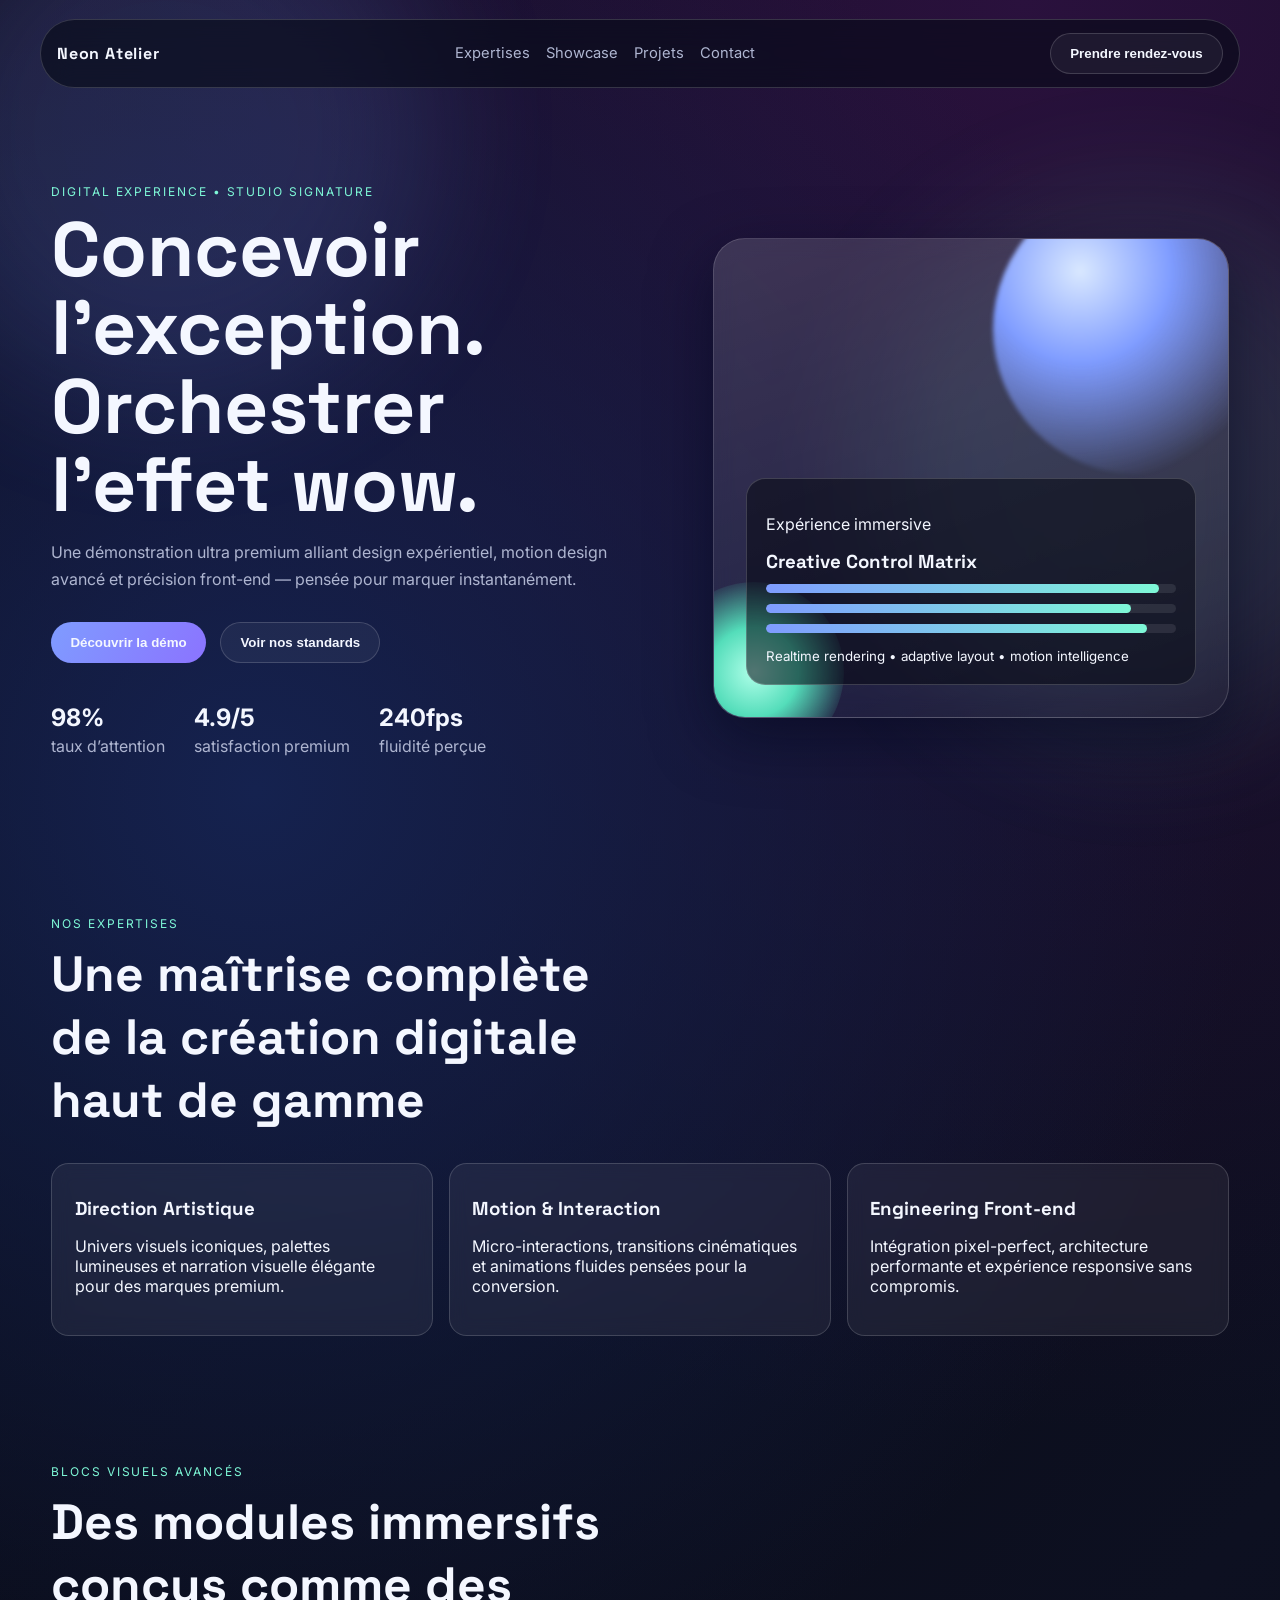
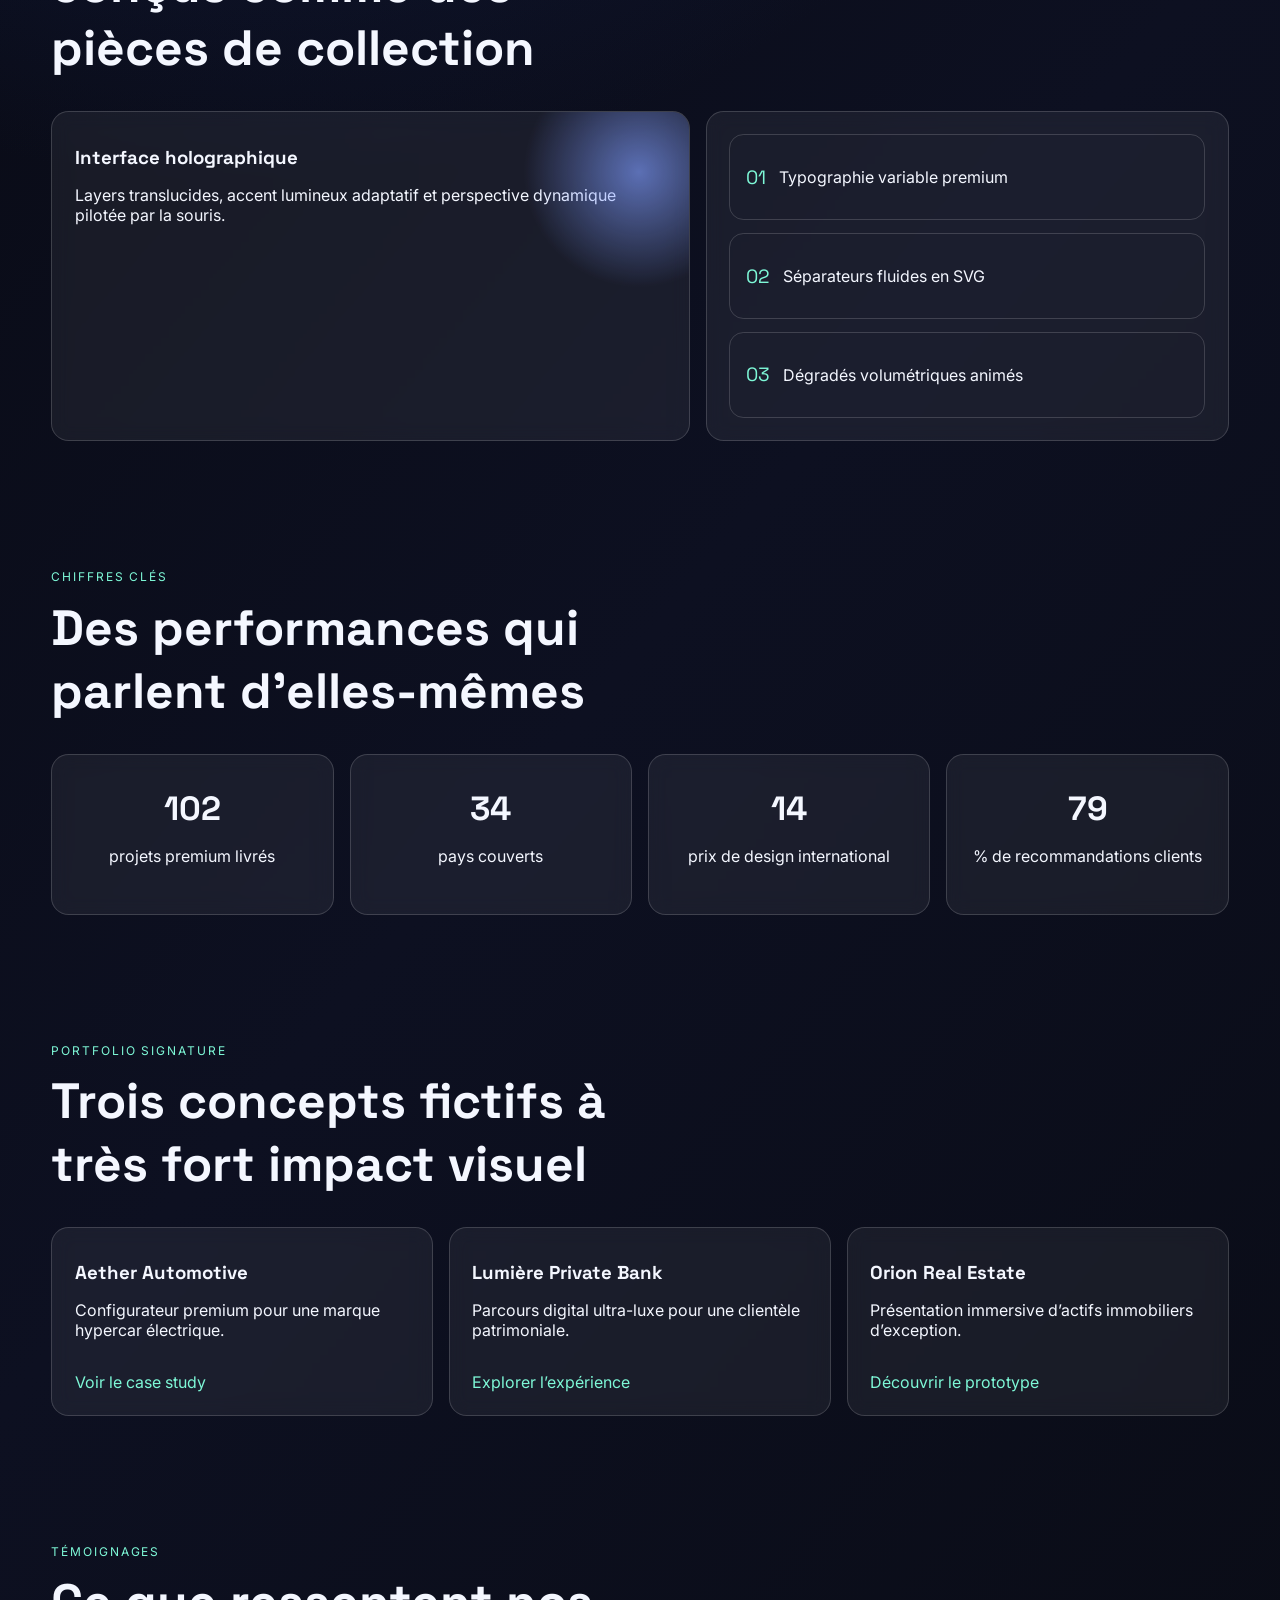
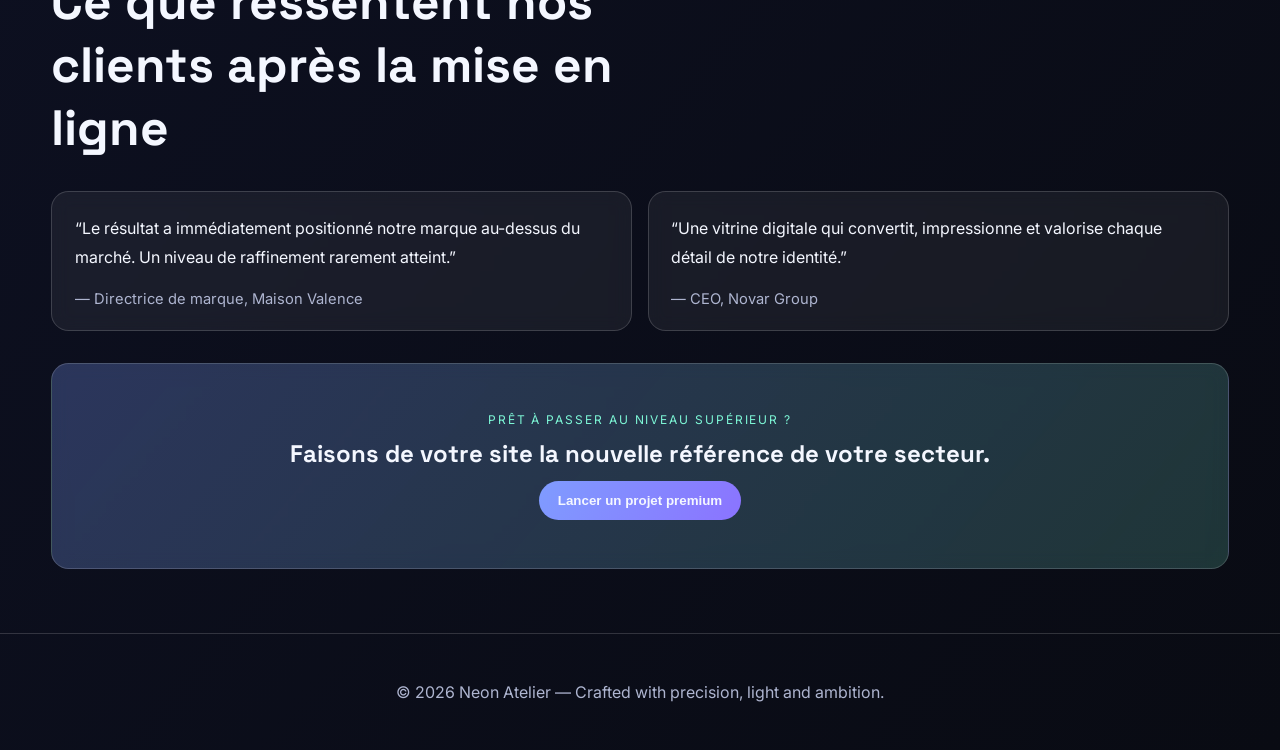
==== index.html @ c48ba225 "Create ultra-premium one-page showcase landing" ====
<!DOCTYPE html>
<html lang="fr">
  <head>
    <meta charset="UTF-8" />
    <meta name="viewport" content="width=device-width, initial-scale=1.0" />
    <title>Neon Atelier — Démonstration Premium</title>
    <meta
      name="description"
      content="Landing page premium futuriste démontrant un niveau avancé de design et d'intégration front-end."
    />
    <link rel="preconnect" href="https://fonts.googleapis.com" />
    <link rel="preconnect" href="https://fonts.gstatic.com" crossorigin />
    <link
      href="https://fonts.googleapis.com/css2?family=Inter:wght@400;500;600;700;800&family=Space+Grotesk:wght@500;700&display=swap"
      rel="stylesheet"
    />
    <link rel="stylesheet" href="styles.css" />
  </head>
  <body>
    <div class="grain"></div>
    <div class="aurora aurora-a"></div>
    <div class="aurora aurora-b"></div>

    <header class="topbar reveal-on-scroll">
      <a class="brand" href="#">Neon Atelier</a>
      <nav>
        <a href="#expertises">Expertises</a>
        <a href="#showcase">Showcase</a>
        <a href="#portfolio">Projets</a>
        <a href="#contact">Contact</a>
      </nav>
      <button class="btn btn-ghost">Prendre rendez-vous</button>
    </header>

    <main>
      <section class="hero">
        <div class="hero-grid">
          <div class="hero-copy reveal-on-scroll">
            <p class="eyebrow">Digital Experience • Studio Signature</p>
            <h1>Concevoir l’exception.<br />Orchestrer l’effet wow.</h1>
            <p class="subtitle">
              Une démonstration ultra premium alliant design expérientiel,
              motion design avancé et précision front-end — pensée pour marquer
              instantanément.
            </p>
            <div class="hero-actions">
              <button class="btn btn-primary">Découvrir la démo</button>
              <button class="btn btn-glass">Voir nos standards</button>
            </div>
            <div class="hero-kpis">
              <div>
                <span>98%</span>
                <p>taux d’attention</p>
              </div>
              <div>
                <span>4.9/5</span>
                <p>satisfaction premium</p>
              </div>
              <div>
                <span>240fps</span>
                <p>fluidité perçue</p>
              </div>
            </div>
          </div>

          <div class="hero-visual reveal-on-scroll" data-depth="18">
            <div class="orb orb-main"></div>
            <div class="orb orb-small"></div>
            <div class="glass-panel">
              <p>Expérience immersive</p>
              <h3>Creative Control Matrix</h3>
              <div class="progress-track">
                <span style="--value: 96%"></span>
              </div>
              <div class="progress-track">
                <span style="--value: 89%"></span>
              </div>
              <div class="progress-track">
                <span style="--value: 93%"></span>
              </div>
              <small>Realtime rendering • adaptive layout • motion intelligence</small>
            </div>
          </div>
        </div>
      </section>

      <section id="expertises" class="section">
        <div class="section-heading reveal-on-scroll">
          <p class="eyebrow">Nos expertises</p>
          <h2>Une maîtrise complète de la création digitale haut de gamme</h2>
        </div>
        <div class="card-grid">
          <article class="feature-card reveal-on-scroll" data-depth="10">
            <h3>Direction Artistique</h3>
            <p>
              Univers visuels iconiques, palettes lumineuses et narration
              visuelle élégante pour des marques premium.
            </p>
          </article>
          <article class="feature-card reveal-on-scroll" data-depth="14">
            <h3>Motion & Interaction</h3>
            <p>
              Micro-interactions, transitions cinématiques et animations fluides
              pensées pour la conversion.
            </p>
          </article>
          <article class="feature-card reveal-on-scroll" data-depth="8">
            <h3>Engineering Front-end</h3>
            <p>
              Intégration pixel-perfect, architecture performante et expérience
              responsive sans compromis.
            </p>
          </article>
        </div>
      </section>

      <section id="showcase" class="section showcase">
        <div class="section-heading reveal-on-scroll">
          <p class="eyebrow">Blocs visuels avancés</p>
          <h2>Des modules immersifs conçus comme des pièces de collection</h2>
        </div>
        <div class="showcase-layout">
          <article class="spotlight reveal-on-scroll" data-depth="20">
            <div class="spotlight-glow"></div>
            <h3>Interface holographique</h3>
            <p>
              Layers translucides, accent lumineux adaptatif et perspective
              dynamique pilotée par la souris.
            </p>
          </article>
          <article class="showcase-list reveal-on-scroll">
            <div class="mini-card">
              <span>01</span>
              <p>Typographie variable premium</p>
            </div>
            <div class="mini-card">
              <span>02</span>
              <p>Séparateurs fluides en SVG</p>
            </div>
            <div class="mini-card">
              <span>03</span>
              <p>Dégradés volumétriques animés</p>
            </div>
          </article>
        </div>
      </section>

      <section class="section stats">
        <div class="section-heading reveal-on-scroll">
          <p class="eyebrow">Chiffres clés</p>
          <h2>Des performances qui parlent d’elles-mêmes</h2>
        </div>
        <div class="stats-grid">
          <div class="stat reveal-on-scroll">
            <span class="counter" data-target="128">0</span>
            <p>projets premium livrés</p>
          </div>
          <div class="stat reveal-on-scroll">
            <span class="counter" data-target="42">0</span>
            <p>pays couverts</p>
          </div>
          <div class="stat reveal-on-scroll">
            <span class="counter" data-target="17">0</span>
            <p>prix de design international</p>
          </div>
          <div class="stat reveal-on-scroll">
            <span class="counter" data-target="99">0</span>
            <p>% de recommandations clients</p>
          </div>
        </div>
      </section>

      <section id="portfolio" class="section portfolio">
        <div class="section-heading reveal-on-scroll">
          <p class="eyebrow">Portfolio signature</p>
          <h2>Trois concepts fictifs à très fort impact visuel</h2>
        </div>
        <div class="portfolio-grid">
          <article class="project reveal-on-scroll" data-depth="12">
            <h3>Aether Automotive</h3>
            <p>Configurateur premium pour une marque hypercar électrique.</p>
            <a href="#">Voir le case study</a>
          </article>
          <article class="project reveal-on-scroll" data-depth="16">
            <h3>Lumière Private Bank</h3>
            <p>Parcours digital ultra-luxe pour une clientèle patrimoniale.</p>
            <a href="#">Explorer l’expérience</a>
          </article>
          <article class="project reveal-on-scroll" data-depth="10">
            <h3>Orion Real Estate</h3>
            <p>Présentation immersive d’actifs immobiliers d’exception.</p>
            <a href="#">Découvrir le prototype</a>
          </article>
        </div>
      </section>

      <section class="section testimonials">
        <div class="section-heading reveal-on-scroll">
          <p class="eyebrow">Témoignages</p>
          <h2>Ce que ressentent nos clients après la mise en ligne</h2>
        </div>
        <div class="testimonial-grid">
          <article class="quote reveal-on-scroll">
            <p>
              “Le résultat a immédiatement positionné notre marque au-dessus du
              marché. Un niveau de raffinement rarement atteint.”
            </p>
            <span>— Directrice de marque, Maison Valence</span>
          </article>
          <article class="quote reveal-on-scroll">
            <p>
              “Une vitrine digitale qui convertit, impressionne et valorise chaque
              détail de notre identité.”
            </p>
            <span>— CEO, Novar Group</span>
          </article>
        </div>
      </section>

      <section id="contact" class="section cta reveal-on-scroll">
        <p class="eyebrow">Prêt à passer au niveau supérieur ?</p>
        <h2>Faisons de votre site la nouvelle référence de votre secteur.</h2>
        <button class="btn btn-primary">Lancer un projet premium</button>
      </section>
    </main>

    <footer>
      <p>© 2026 Neon Atelier — Crafted with precision, light and ambition.</p>
    </footer>

    <script src="script.js"></script>
  </body>
</html>
---- styles.css ----
:root {
  --bg: #07080f;
  --bg-alt: #10121f;
  --text: #f4f7ff;
  --muted: #aeb5d0;
  --primary: #7f9cff;
  --secondary: #7ef8d7;
  --card: rgba(255, 255, 255, 0.06);
  --stroke: rgba(255, 255, 255, 0.16);
  --shadow: 0 20px 60px rgba(4, 8, 30, 0.55);
}

* {
  box-sizing: border-box;
}

body {
  margin: 0;
  color: var(--text);
  background: radial-gradient(circle at 20% 20%, #15224f 0%, transparent 30%),
    radial-gradient(circle at 80% 0%, #2a113d 0%, transparent 35%),
    linear-gradient(130deg, #06070d 0%, #0d1021 55%, #090b13 100%);
  font-family: Inter, system-ui, sans-serif;
  min-height: 100vh;
  overflow-x: hidden;
}

a {
  color: inherit;
  text-decoration: none;
}

main {
  width: min(1200px, 92vw);
  margin: 0 auto;
}

.grain {
  position: fixed;
  inset: 0;
  pointer-events: none;
  background-image: radial-gradient(rgba(255, 255, 255, 0.07) 1px, transparent 1px);
  background-size: 3px 3px;
  opacity: 0.08;
  z-index: -1;
}

.aurora {
  position: fixed;
  width: 42vw;
  aspect-ratio: 1;
  border-radius: 50%;
  filter: blur(70px);
  z-index: -2;
  opacity: 0.45;
  animation: drift 18s ease-in-out infinite alternate;
}

.aurora-a {
  background: rgba(127, 156, 255, 0.35);
  top: -15vh;
  left: -8vw;
}

.aurora-b {
  background: rgba(126, 248, 215, 0.26);
  right: -10vw;
  top: 22vh;
  animation-delay: -6s;
}

@keyframes drift {
  from {
    transform: translate3d(0, 0, 0) scale(1);
  }
  to {
    transform: translate3d(0, 3vh, 0) scale(1.12);
  }
}

.topbar {
  position: sticky;
  top: 1.2rem;
  z-index: 10;
  margin: 1.2rem auto 0;
  width: min(1200px, 94vw);
  padding: 0.8rem 1rem;
  border: 1px solid var(--stroke);
  border-radius: 999px;
  background: rgba(8, 11, 25, 0.65);
  backdrop-filter: blur(14px);
  display: flex;
  align-items: center;
  justify-content: space-between;
}

.brand {
  font-family: "Space Grotesk", sans-serif;
  font-weight: 700;
  letter-spacing: 0.05em;
}

nav {
  display: flex;
  gap: 1rem;
  color: var(--muted);
  font-size: 0.92rem;
}

nav a:hover {
  color: var(--text);
}

.btn {
  border: 1px solid var(--stroke);
  border-radius: 999px;
  padding: 0.75rem 1.2rem;
  color: var(--text);
  background: transparent;
  cursor: pointer;
  transition: 250ms ease;
  font-weight: 600;
}

.btn:hover {
  transform: translateY(-2px);
  box-shadow: 0 12px 25px rgba(0, 0, 0, 0.3);
}

.btn-primary {
  border: none;
  background: linear-gradient(120deg, var(--primary), #8c6fff, var(--secondary));
  background-size: 220% 220%;
  animation: gradientFlow 5s ease infinite;
}

@keyframes gradientFlow {
  0%,
  100% {
    background-position: 0 50%;
  }
  50% {
    background-position: 100% 50%;
  }
}

.btn-glass,
.btn-ghost {
  background: rgba(255, 255, 255, 0.05);
}

.hero {
  padding: 6rem 0 3rem;
}

.hero-grid {
  display: grid;
  grid-template-columns: 1.1fr 0.9fr;
  gap: 2rem;
  align-items: center;
}

.eyebrow {
  margin: 0;
  color: var(--secondary);
  text-transform: uppercase;
  letter-spacing: 0.16em;
  font-size: 0.75rem;
}

h1,
h2,
h3 {
  font-family: "Space Grotesk", sans-serif;
  margin: 0.7rem 0;
}

h1 {
  font-size: clamp(2.4rem, 6vw, 5rem);
  line-height: 1.02;
}

.subtitle {
  color: var(--muted);
  max-width: 58ch;
  line-height: 1.7;
}

.hero-actions {
  margin-top: 1.8rem;
  display: flex;
  gap: 0.9rem;
}

.hero-kpis {
  margin-top: 2.5rem;
  display: flex;
  gap: 1.8rem;
}

.hero-kpis span {
  font-size: 1.5rem;
  font-weight: 700;
}

.hero-kpis p {
  margin-top: 0.2rem;
  color: var(--muted);
}

.hero-visual {
  position: relative;
  min-height: 480px;
  border-radius: 2rem;
  border: 1px solid var(--stroke);
  background: linear-gradient(160deg, rgba(255, 255, 255, 0.14), rgba(255, 255, 255, 0.02));
  backdrop-filter: blur(10px);
  overflow: hidden;
  box-shadow: var(--shadow);
}

.orb {
  position: absolute;
  border-radius: 50%;
}

.orb-main {
  width: 290px;
  height: 290px;
  right: -55px;
  top: -55px;
  background: radial-gradient(circle at 30% 30%, #d9e8ff 0%, #7f9cff 32%, transparent 75%);
  filter: blur(2px);
}

.orb-small {
  width: 180px;
  height: 180px;
  left: -50px;
  bottom: -45px;
  background: radial-gradient(circle at 50% 50%, #b0ffe9 0%, #54ddba 35%, transparent 75%);
}

.glass-panel {
  position: absolute;
  bottom: 2rem;
  left: 2rem;
  right: 2rem;
  padding: 1.2rem;
  border-radius: 1.2rem;
  background: rgba(8, 10, 20, 0.56);
  border: 1px solid rgba(255, 255, 255, 0.18);
}

.progress-track {
  height: 9px;
  margin: 0.7rem 0;
  background: rgba(255, 255, 255, 0.09);
  border-radius: 999px;
  overflow: hidden;
}

.progress-track span {
  display: block;
  width: var(--value);
  height: 100%;
  border-radius: inherit;
  background: linear-gradient(90deg, var(--primary), var(--secondary));
}

.section {
  padding: 6rem 0 2rem;
}

.section-heading {
  max-width: 60ch;
  margin-bottom: 2rem;
}

.section-heading h2 {
  font-size: clamp(1.7rem, 4vw, 3.1rem);
}

.card-grid,
.portfolio-grid,
.stats-grid {
  display: grid;
  gap: 1rem;
}

.card-grid {
  grid-template-columns: repeat(3, 1fr);
}

.feature-card,
.project,
.quote,
.stat,
.spotlight,
.showcase-list,
.cta {
  position: relative;
  border: 1px solid var(--stroke);
  background: var(--card);
  border-radius: 1.1rem;
  padding: 1.4rem;
  backdrop-filter: blur(9px);
  transition: transform 240ms ease, box-shadow 240ms ease, border-color 240ms ease;
}

.feature-card:hover,
.project:hover,
.quote:hover,
.spotlight:hover,
.mini-card:hover {
  transform: translateY(-5px);
  border-color: rgba(160, 255, 236, 0.6);
  box-shadow: var(--shadow);
}

.showcase-layout {
  display: grid;
  grid-template-columns: 1.1fr 0.9fr;
  gap: 1rem;
}

.spotlight {
  min-height: 240px;
  overflow: hidden;
}

.spotlight-glow {
  position: absolute;
  width: 240px;
  aspect-ratio: 1;
  border-radius: 50%;
  background: radial-gradient(circle, rgba(127, 156, 255, 0.65), transparent 68%);
  right: -70px;
  top: -60px;
}

.showcase-list {
  display: grid;
  gap: 0.8rem;
}

.mini-card {
  border: 1px solid var(--stroke);
  border-radius: 0.9rem;
  padding: 1rem;
  display: flex;
  gap: 0.8rem;
  align-items: center;
  transition: 240ms ease;
}

.mini-card span {
  font-family: "Space Grotesk", sans-serif;
  color: var(--secondary);
  font-size: 1.2rem;
}

.stats-grid {
  grid-template-columns: repeat(4, 1fr);
}

.stat {
  text-align: center;
  padding: 2rem 1rem;
}

.counter {
  font-size: 2.1rem;
  font-weight: 800;
  font-family: "Space Grotesk", sans-serif;
}

.portfolio-grid {
  grid-template-columns: repeat(3, 1fr);
}

.project a {
  margin-top: 1rem;
  display: inline-flex;
  color: var(--secondary);
}

.testimonial-grid {
  display: grid;
  grid-template-columns: repeat(2, 1fr);
  gap: 1rem;
}

.quote p {
  margin-top: 0;
  line-height: 1.8;
}

.quote span {
  color: var(--muted);
  font-size: 0.92rem;
}

.cta {
  text-align: center;
  padding: 3rem 1.5rem;
  background: linear-gradient(130deg, rgba(127, 156, 255, 0.28), rgba(126, 248, 215, 0.18));
}

footer {
  margin-top: 4rem;
  border-top: 1px solid var(--stroke);
  padding: 2rem 4vw;
  text-align: center;
  color: var(--muted);
}

.reveal-on-scroll {
  opacity: 0;
  transform: translateY(22px) scale(0.98);
  transition: opacity 800ms ease, transform 800ms ease;
}

.reveal-on-scroll.visible {
  opacity: 1;
  transform: translateY(0) scale(1);
}

@media (max-width: 980px) {
  .topbar {
    border-radius: 1rem;
    gap: 0.8rem;
    flex-wrap: wrap;
    justify-content: center;
  }

  nav {
    order: 3;
    width: 100%;
    justify-content: center;
    flex-wrap: wrap;
  }

  .hero-grid,
  .showcase-layout,
  .card-grid,
  .stats-grid,
  .portfolio-grid,
  .testimonial-grid {
    grid-template-columns: 1fr;
  }

  .hero-visual {
    min-height: 380px;
  }

  .hero-kpis {
    flex-wrap: wrap;
    gap: 1rem;
  }
}
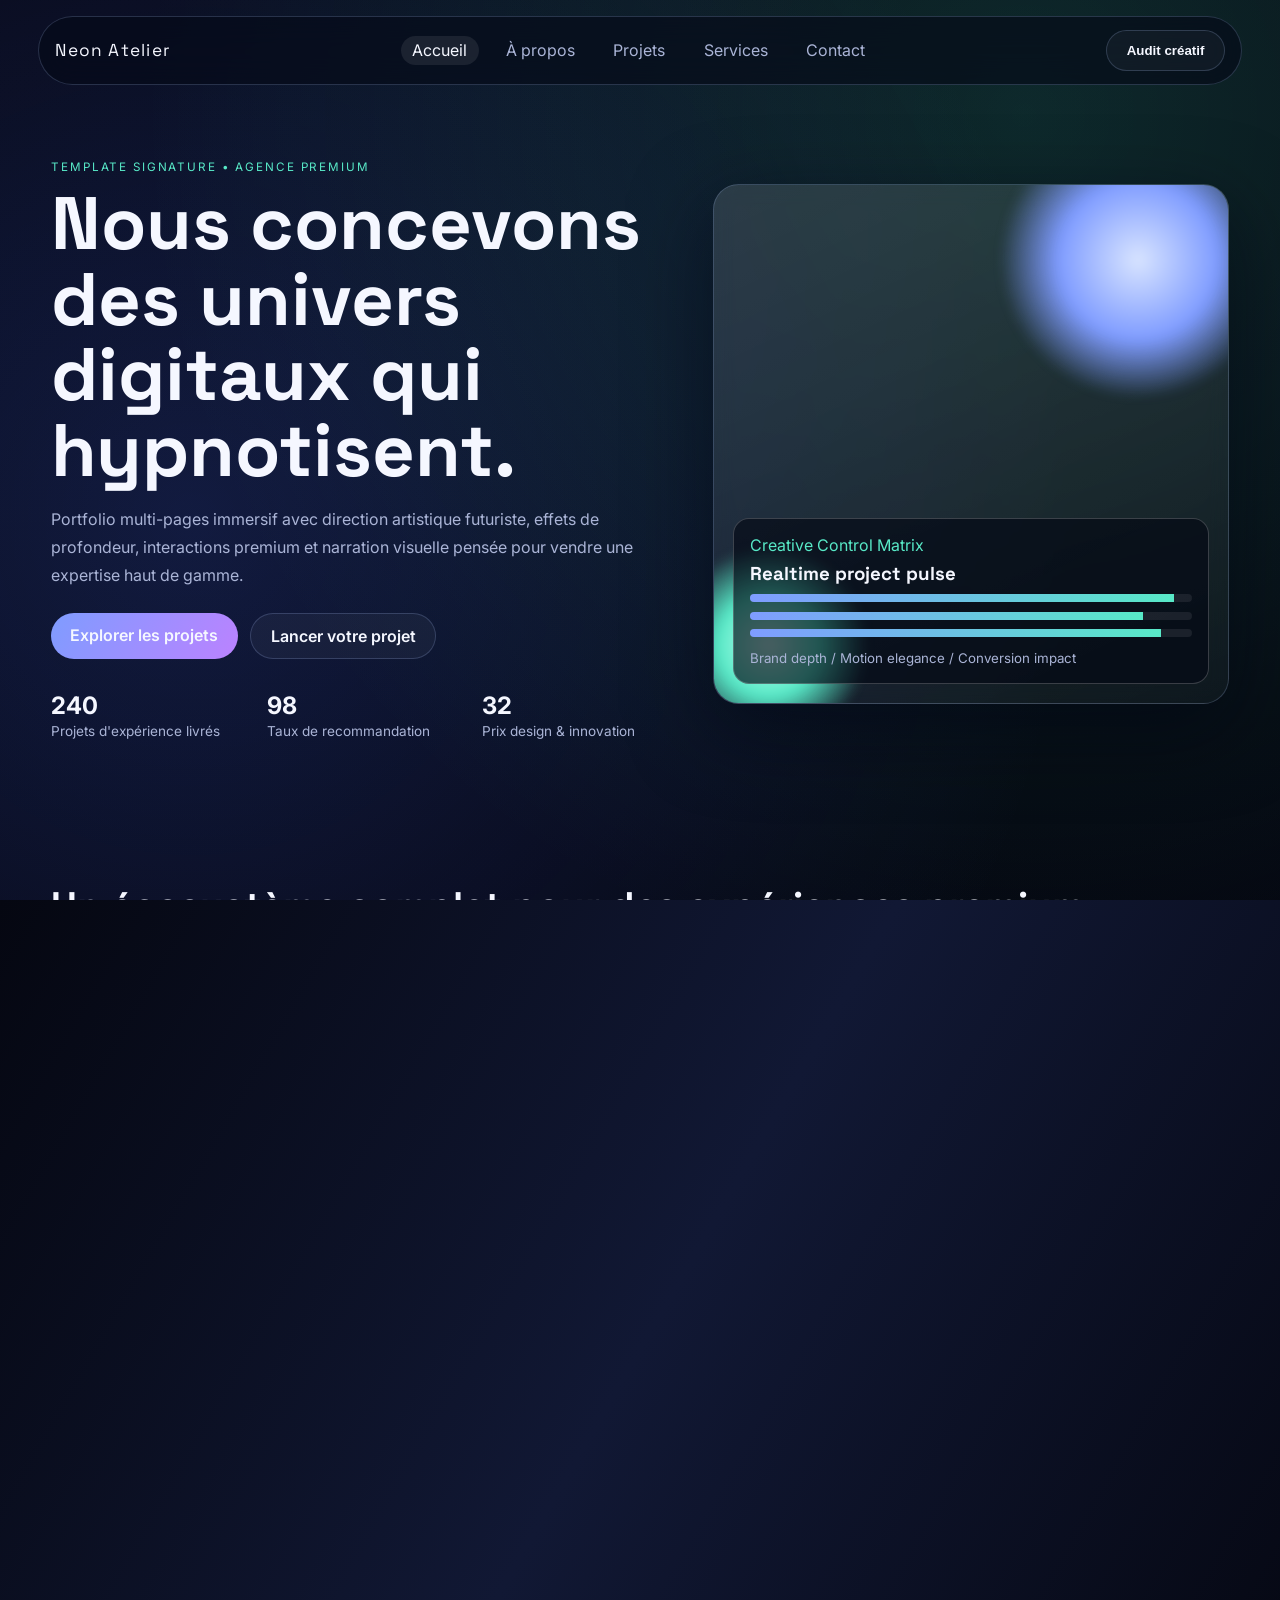
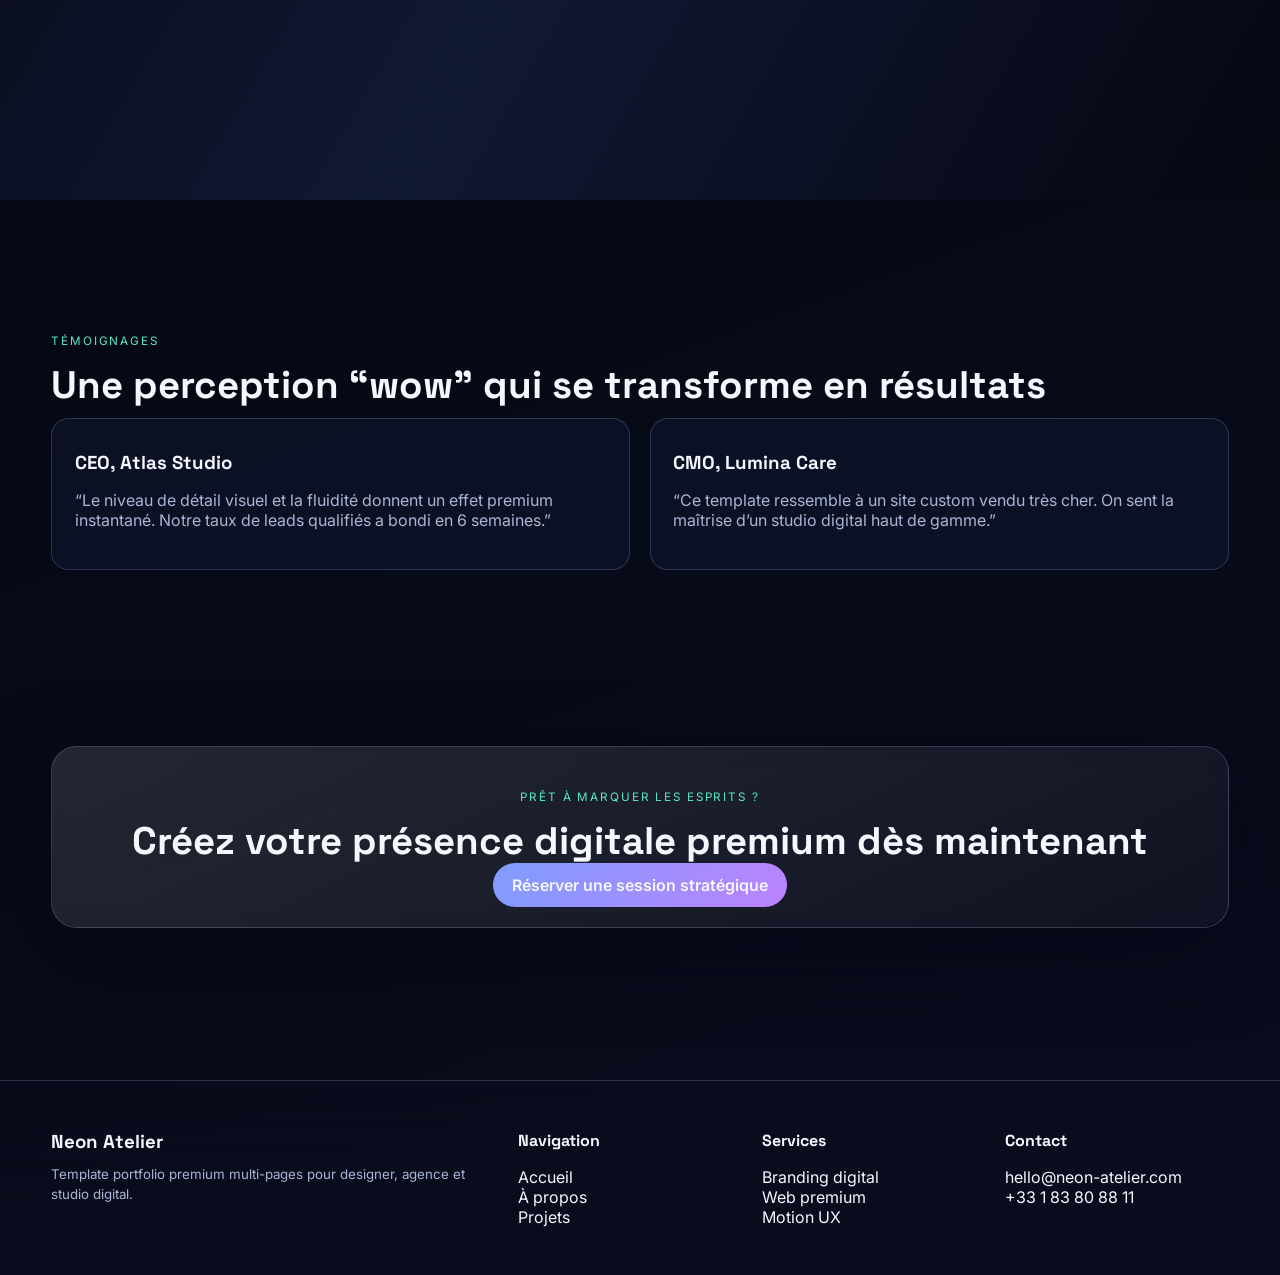
==== commit cc7e8beb: "Create premium multi-page portfolio template experience" ====
--- a/index.html
+++ b/index.html
@@ -1,233 +1,87 @@
 <!DOCTYPE html>
 <html lang="fr">
-  <head>
-    <meta charset="UTF-8" />
-    <meta name="viewport" content="width=device-width, initial-scale=1.0" />
-    <title>Neon Atelier — Démonstration Premium</title>
-    <meta
-      name="description"
-      content="Landing page premium futuriste démontrant un niveau avancé de design et d'intégration front-end."
-    />
-    <link rel="preconnect" href="https://fonts.googleapis.com" />
-    <link rel="preconnect" href="https://fonts.gstatic.com" crossorigin />
-    <link
-      href="https://fonts.googleapis.com/css2?family=Inter:wght@400;500;600;700;800&family=Space+Grotesk:wght@500;700&display=swap"
-      rel="stylesheet"
-    />
-    <link rel="stylesheet" href="styles.css" />
-  </head>
-  <body>
-    <div class="grain"></div>
-    <div class="aurora aurora-a"></div>
-    <div class="aurora aurora-b"></div>
+<head>
+  <meta charset="UTF-8" />
+  <meta name="viewport" content="width=device-width, initial-scale=1.0" />
+  <title>Neon Atelier — Portfolio Premium</title>
+  <meta name="description" content="Template portfolio premium multi-pages pour studio créatif haut de gamme." />
+  <link rel="preconnect" href="https://fonts.googleapis.com" />
+  <link rel="preconnect" href="https://fonts.gstatic.com" crossorigin />
+  <link href="https://fonts.googleapis.com/css2?family=Inter:wght@400;500;600;700;800&family=Space+Grotesk:wght@500;700&display=swap" rel="stylesheet" />
+  <link rel="stylesheet" href="styles.css" />
+</head>
+<body>
+  <div class="page-transition"></div><div class="grain"></div><div class="aurora a"></div><div class="aurora b"></div>
+  <header class="topbar reveal-on-scroll">
+    <a class="brand" href="index.html">Neon Atelier</a>
+    <nav class="nav-links">
+      <a class="active" href="index.html">Accueil</a><a href="about.html">À propos</a><a href="projects.html">Projets</a><a href="services.html">Services</a><a href="contact.html">Contact</a>
+    </nav>
+    <button class="btn">Audit créatif</button><button class="btn nav-toggle">Menu</button>
+  </header>
 
-    <header class="topbar reveal-on-scroll">
-      <a class="brand" href="#">Neon Atelier</a>
-      <nav>
-        <a href="#expertises">Expertises</a>
-        <a href="#showcase">Showcase</a>
-        <a href="#portfolio">Projets</a>
-        <a href="#contact">Contact</a>
-      </nav>
-      <button class="btn btn-ghost">Prendre rendez-vous</button>
-    </header>
+  <main class="container">
+    <section class="hero-grid section">
+      <div class="reveal-on-scroll">
+        <p class="eyebrow">Template signature • agence premium</p>
+        <h1>Nous concevons des univers digitaux qui hypnotisent.</h1>
+        <p class="lead">Portfolio multi-pages immersif avec direction artistique futuriste, effets de profondeur, interactions premium et narration visuelle pensée pour vendre une expertise haut de gamme.</p>
+        <div style="display:flex; gap:.8rem; margin-top:1.5rem;"><a class="btn primary" href="projects.html">Explorer les projets</a><a class="btn" href="contact.html">Lancer votre projet</a></div>
+        <div class="stat-row">
+          <div><strong class="counter" data-target="240">0</strong><span>Projets d'expérience livrés</span></div>
+          <div><strong class="counter" data-target="98">0</strong><span>Taux de recommandation</span></div>
+          <div><strong class="counter" data-target="32">0</strong><span>Prix design & innovation</span></div>
+        </div>
+      </div>
+      <aside class="hero-panel hero-visual reveal-on-scroll" data-depth="16">
+        <div class="glow-orb one"></div><div class="glow-orb two"></div>
+        <div class="matrix">
+          <p style="margin:0; color:var(--secondary);">Creative Control Matrix</p>
+          <h3 style="margin-top:.4rem;">Realtime project pulse</h3>
+          <div class="progress"><i style="--v:96%"></i></div>
+          <div class="progress"><i style="--v:89%"></i></div>
+          <div class="progress"><i style="--v:93%"></i></div>
+          <small style="color:var(--muted)">Brand depth / Motion elegance / Conversion impact</small>
+        </div>
+      </aside>
+    </section>
 
-    <main>
-      <section class="hero">
-        <div class="hero-grid">
-          <div class="hero-copy reveal-on-scroll">
-            <p class="eyebrow">Digital Experience • Studio Signature</p>
-            <h1>Concevoir l’exception.<br />Orchestrer l’effet wow.</h1>
-            <p class="subtitle">
-              Une démonstration ultra premium alliant design expérientiel,
-              motion design avancé et précision front-end — pensée pour marquer
-              instantanément.
-            </p>
-            <div class="hero-actions">
-              <button class="btn btn-primary">Découvrir la démo</button>
-              <button class="btn btn-glass">Voir nos standards</button>
-            </div>
-            <div class="hero-kpis">
-              <div>
-                <span>98%</span>
-                <p>taux d’attention</p>
-              </div>
-              <div>
-                <span>4.9/5</span>
-                <p>satisfaction premium</p>
-              </div>
-              <div>
-                <span>240fps</span>
-                <p>fluidité perçue</p>
-              </div>
-            </div>
-          </div>
+    <section class="section">
+      <p class="eyebrow reveal-on-scroll">Expertises haut de gamme</p>
+      <h2 class="reveal-on-scroll">Un écosystème complet pour des expériences premium</h2>
+      <div class="grid-3">
+        <article class="card reveal-on-scroll" data-depth="8"><h3>Direction artistique</h3><p class="lead">Identités visuelles premium, langage graphique distinctif, cohérence de marque à travers tous les canaux.</p></article>
+        <article class="card reveal-on-scroll" data-depth="10"><h3>Motion & interactions</h3><p class="lead">Micro-interactions élégantes, transitions cinématiques, interactions immersives calibrées pour l’émotion.</p></article>
+        <article class="card reveal-on-scroll" data-depth="12"><h3>Engineering front-end</h3><p class="lead">Intégration pixel-perfect performante, architecture scalable, code propre prêt à industrialiser.</p></article>
+      </div>
+    </section>
 
-          <div class="hero-visual reveal-on-scroll" data-depth="18">
-            <div class="orb orb-main"></div>
-            <div class="orb orb-small"></div>
-            <div class="glass-panel">
-              <p>Expérience immersive</p>
-              <h3>Creative Control Matrix</h3>
-              <div class="progress-track">
-                <span style="--value: 96%"></span>
-              </div>
-              <div class="progress-track">
-                <span style="--value: 89%"></span>
-              </div>
-              <div class="progress-track">
-                <span style="--value: 93%"></span>
-              </div>
-              <small>Realtime rendering • adaptive layout • motion intelligence</small>
-            </div>
-          </div>
-        </div>
-      </section>
+    <section class="section">
+      <p class="eyebrow reveal-on-scroll">Projets à la une</p><h2 class="reveal-on-scroll">Des cas clients fictifs crédibles, prêts à convaincre</h2>
+      <div class="projects-preview">
+        <a class="card project-card reveal-on-scroll" href="project-detail.html"><img src="https://images.unsplash.com/photo-1517248135467-4c7edcad34c4?auto=format&fit=crop&w=1200&q=80" alt="Projet hotel"><div class="meta"><h3>Elysian Hospitality</h3><p>Rebranding digital d’un groupe hôtelier 5 étoiles.</p></div></a>
+        <a class="card project-card reveal-on-scroll" href="project-detail.html"><img src="https://images.unsplash.com/photo-1558655146-9f40138edfeb?auto=format&fit=crop&w=1200&q=80" alt="Projet fintech"><div class="meta"><h3>Nova Banking</h3><p>Plateforme fintech immersive à forte conversion.</p></div></a>
+      </div>
+    </section>
 
-      <section id="expertises" class="section">
-        <div class="section-heading reveal-on-scroll">
-          <p class="eyebrow">Nos expertises</p>
-          <h2>Une maîtrise complète de la création digitale haut de gamme</h2>
-        </div>
-        <div class="card-grid">
-          <article class="feature-card reveal-on-scroll" data-depth="10">
-            <h3>Direction Artistique</h3>
-            <p>
-              Univers visuels iconiques, palettes lumineuses et narration
-              visuelle élégante pour des marques premium.
-            </p>
-          </article>
-          <article class="feature-card reveal-on-scroll" data-depth="14">
-            <h3>Motion & Interaction</h3>
-            <p>
-              Micro-interactions, transitions cinématiques et animations fluides
-              pensées pour la conversion.
-            </p>
-          </article>
-          <article class="feature-card reveal-on-scroll" data-depth="8">
-            <h3>Engineering Front-end</h3>
-            <p>
-              Intégration pixel-perfect, architecture performante et expérience
-              responsive sans compromis.
-            </p>
-          </article>
-        </div>
-      </section>
+    <section class="section">
+      <p class="eyebrow reveal-on-scroll">Témoignages</p><h2 class="reveal-on-scroll">Une perception “wow” qui se transforme en résultats</h2>
+      <div class="testimonials">
+        <article class="quote reveal-on-scroll"><h3>CEO, Atlas Studio</h3><p>“Le niveau de détail visuel et la fluidité donnent un effet premium instantané. Notre taux de leads qualifiés a bondi en 6 semaines.”</p></article>
+        <article class="quote reveal-on-scroll"><h3>CMO, Lumina Care</h3><p>“Ce template ressemble à un site custom vendu très cher. On sent la maîtrise d’un studio digital haut de gamme.”</p></article>
+      </div>
+    </section>
 
-      <section id="showcase" class="section showcase">
-        <div class="section-heading reveal-on-scroll">
-          <p class="eyebrow">Blocs visuels avancés</p>
-          <h2>Des modules immersifs conçus comme des pièces de collection</h2>
-        </div>
-        <div class="showcase-layout">
-          <article class="spotlight reveal-on-scroll" data-depth="20">
-            <div class="spotlight-glow"></div>
-            <h3>Interface holographique</h3>
-            <p>
-              Layers translucides, accent lumineux adaptatif et perspective
-              dynamique pilotée par la souris.
-            </p>
-          </article>
-          <article class="showcase-list reveal-on-scroll">
-            <div class="mini-card">
-              <span>01</span>
-              <p>Typographie variable premium</p>
-            </div>
-            <div class="mini-card">
-              <span>02</span>
-              <p>Séparateurs fluides en SVG</p>
-            </div>
-            <div class="mini-card">
-              <span>03</span>
-              <p>Dégradés volumétriques animés</p>
-            </div>
-          </article>
-        </div>
-      </section>
+    <section class="section reveal-on-scroll">
+      <div class="hero-panel" style="padding:2rem; text-align:center;">
+        <p class="eyebrow">Prêt à marquer les esprits ?</p>
+        <h2>Créez votre présence digitale premium dès maintenant</h2>
+        <a class="btn primary" href="contact.html">Réserver une session stratégique</a>
+      </div>
+    </section>
+  </main>
 
-      <section class="section stats">
-        <div class="section-heading reveal-on-scroll">
-          <p class="eyebrow">Chiffres clés</p>
-          <h2>Des performances qui parlent d’elles-mêmes</h2>
-        </div>
-        <div class="stats-grid">
-          <div class="stat reveal-on-scroll">
-            <span class="counter" data-target="128">0</span>
-            <p>projets premium livrés</p>
-          </div>
-          <div class="stat reveal-on-scroll">
-            <span class="counter" data-target="42">0</span>
-            <p>pays couverts</p>
-          </div>
-          <div class="stat reveal-on-scroll">
-            <span class="counter" data-target="17">0</span>
-            <p>prix de design international</p>
-          </div>
-          <div class="stat reveal-on-scroll">
-            <span class="counter" data-target="99">0</span>
-            <p>% de recommandations clients</p>
-          </div>
-        </div>
-      </section>
-
-      <section id="portfolio" class="section portfolio">
-        <div class="section-heading reveal-on-scroll">
-          <p class="eyebrow">Portfolio signature</p>
-          <h2>Trois concepts fictifs à très fort impact visuel</h2>
-        </div>
-        <div class="portfolio-grid">
-          <article class="project reveal-on-scroll" data-depth="12">
-            <h3>Aether Automotive</h3>
-            <p>Configurateur premium pour une marque hypercar électrique.</p>
-            <a href="#">Voir le case study</a>
-          </article>
-          <article class="project reveal-on-scroll" data-depth="16">
-            <h3>Lumière Private Bank</h3>
-            <p>Parcours digital ultra-luxe pour une clientèle patrimoniale.</p>
-            <a href="#">Explorer l’expérience</a>
-          </article>
-          <article class="project reveal-on-scroll" data-depth="10">
-            <h3>Orion Real Estate</h3>
-            <p>Présentation immersive d’actifs immobiliers d’exception.</p>
-            <a href="#">Découvrir le prototype</a>
-          </article>
-        </div>
-      </section>
-
-      <section class="section testimonials">
-        <div class="section-heading reveal-on-scroll">
-          <p class="eyebrow">Témoignages</p>
-          <h2>Ce que ressentent nos clients après la mise en ligne</h2>
-        </div>
-        <div class="testimonial-grid">
-          <article class="quote reveal-on-scroll">
-            <p>
-              “Le résultat a immédiatement positionné notre marque au-dessus du
-              marché. Un niveau de raffinement rarement atteint.”
-            </p>
-            <span>— Directrice de marque, Maison Valence</span>
-          </article>
-          <article class="quote reveal-on-scroll">
-            <p>
-              “Une vitrine digitale qui convertit, impressionne et valorise chaque
-              détail de notre identité.”
-            </p>
-            <span>— CEO, Novar Group</span>
-          </article>
-        </div>
-      </section>
-
-      <section id="contact" class="section cta reveal-on-scroll">
-        <p class="eyebrow">Prêt à passer au niveau supérieur ?</p>
-        <h2>Faisons de votre site la nouvelle référence de votre secteur.</h2>
-        <button class="btn btn-primary">Lancer un projet premium</button>
-      </section>
-    </main>
-
-    <footer>
-      <p>© 2026 Neon Atelier — Crafted with precision, light and ambition.</p>
-    </footer>
-
-    <script src="script.js"></script>
-  </body>
+  <footer class="footer"><div class="container footer-grid"><div><h3>Neon Atelier</h3><small>Template portfolio premium multi-pages pour designer, agence et studio digital.</small></div><div><h4>Navigation</h4><p><a href="index.html">Accueil</a><br><a href="about.html">À propos</a><br><a href="projects.html">Projets</a></p></div><div><h4>Services</h4><p>Branding digital<br>Web premium<br>Motion UX</p></div><div><h4>Contact</h4><p>hello@neon-atelier.com<br>+33 1 83 80 88 11</p></div></div></footer>
+  <script src="script.js"></script>
+</body>
 </html>
--- a/styles.css
+++ b/styles.css
@@ -1,461 +1,176 @@
 :root {
-  --bg: #07080f;
-  --bg-alt: #10121f;
-  --text: #f4f7ff;
-  --muted: #aeb5d0;
+  --bg: #050711;
+  --surface: rgba(13, 17, 34, 0.78);
+  --surface-2: rgba(18, 24, 45, 0.92);
+  --stroke: rgba(173, 197, 255, 0.2);
+  --text: #f5f7ff;
+  --muted: #aab4d6;
   --primary: #7f9cff;
-  --secondary: #7ef8d7;
-  --card: rgba(255, 255, 255, 0.06);
-  --stroke: rgba(255, 255, 255, 0.16);
-  --shadow: 0 20px 60px rgba(4, 8, 30, 0.55);
+  --secondary: #58e9c7;
+  --accent: #c77dff;
+  --shadow: 0 25px 80px rgba(2, 6, 20, 0.56);
+  --radius-lg: 1.6rem;
 }
 
-* {
-  box-sizing: border-box;
-}
+* { box-sizing: border-box; }
 
-body {
+html, body {
   margin: 0;
+  padding: 0;
+  min-height: 100%;
+  font-family: "Inter", system-ui, sans-serif;
   color: var(--text);
-  background: radial-gradient(circle at 20% 20%, #15224f 0%, transparent 30%),
-    radial-gradient(circle at 80% 0%, #2a113d 0%, transparent 35%),
-    linear-gradient(130deg, #06070d 0%, #0d1021 55%, #090b13 100%);
-  font-family: Inter, system-ui, sans-serif;
-  min-height: 100vh;
+  background: radial-gradient(circle at 15% 18%, rgba(73, 107, 255, 0.2), transparent 34%),
+    radial-gradient(circle at 80% 4%, rgba(73, 255, 212, 0.14), transparent 30%),
+    linear-gradient(160deg, #050711 0%, #04060f 35%, #090d1e 100%);
   overflow-x: hidden;
 }
 
-a {
-  color: inherit;
-  text-decoration: none;
-}
-
-main {
-  width: min(1200px, 92vw);
-  margin: 0 auto;
-}
+body { position: relative; }
+a { color: inherit; text-decoration: none; }
+img { width: 100%; display: block; border-radius: 1rem; }
 
 .grain {
-  position: fixed;
-  inset: 0;
-  pointer-events: none;
-  background-image: radial-gradient(rgba(255, 255, 255, 0.07) 1px, transparent 1px);
-  background-size: 3px 3px;
-  opacity: 0.08;
-  z-index: -1;
+  position: fixed; inset: 0; pointer-events: none; z-index: -2;
+  background-image: radial-gradient(rgba(255,255,255,.08) 1px, transparent 1px);
+  background-size: 3px 3px; opacity: .12;
 }
 
 .aurora {
-  position: fixed;
-  width: 42vw;
-  aspect-ratio: 1;
-  border-radius: 50%;
-  filter: blur(70px);
-  z-index: -2;
-  opacity: 0.45;
-  animation: drift 18s ease-in-out infinite alternate;
+  position: fixed; width: 42vw; aspect-ratio: 1; border-radius: 50%; filter: blur(80px);
+  opacity: .45; z-index: -3; animation: float 18s ease-in-out infinite alternate;
 }
+.aurora.a { top: -20vh; left: -10vw; background: rgba(127,156,255,.42); }
+.aurora.b { top: 30vh; right: -12vw; background: rgba(88,233,199,.3); animation-delay: -5s; }
 
-.aurora-a {
-  background: rgba(127, 156, 255, 0.35);
-  top: -15vh;
-  left: -8vw;
+.page-transition {
+  position: fixed; inset: 0; z-index: 100; pointer-events: none;
+  background: linear-gradient(120deg, #050711, #111834, #050711);
+  transform: translateY(100%);
+  transition: transform .75s cubic-bezier(.21,.86,.24,1);
 }
+body.is-loading .page-transition { transform: translateY(0); }
 
-.aurora-b {
-  background: rgba(126, 248, 215, 0.26);
-  right: -10vw;
-  top: 22vh;
-  animation-delay: -6s;
-}
-
-@keyframes drift {
-  from {
-    transform: translate3d(0, 0, 0) scale(1);
-  }
-  to {
-    transform: translate3d(0, 3vh, 0) scale(1.12);
-  }
-}
+.container { width: min(1200px, 92vw); margin: 0 auto; }
 
 .topbar {
-  position: sticky;
-  top: 1.2rem;
-  z-index: 10;
-  margin: 1.2rem auto 0;
-  width: min(1200px, 94vw);
-  padding: 0.8rem 1rem;
-  border: 1px solid var(--stroke);
-  border-radius: 999px;
-  background: rgba(8, 11, 25, 0.65);
-  backdrop-filter: blur(14px);
-  display: flex;
-  align-items: center;
-  justify-content: space-between;
+  position: sticky; top: 1rem; z-index: 80; margin: 1rem auto 0;
+  width: min(1240px, 94vw); padding: .8rem 1rem;
+  border: 1px solid var(--stroke); border-radius: 999px;
+  background: rgba(6,10,24,.64); backdrop-filter: blur(16px);
+  display: flex; align-items: center; justify-content: space-between;
 }
+.brand { font-family: "Space Grotesk", sans-serif; font-size: 1.08rem; letter-spacing: .07em; }
+.nav-links { display: flex; gap: 1rem; color: var(--muted); }
+.nav-links a { padding: .3rem .7rem; border-radius: 999px; transition: .3s; }
+.nav-links a.active, .nav-links a:hover { color: var(--text); background: rgba(255,255,255,.08); }
 
-.brand {
-  font-family: "Space Grotesk", sans-serif;
-  font-weight: 700;
-  letter-spacing: 0.05em;
+.nav-toggle { display: none; }
+.btn {
+  border: 1px solid var(--stroke); border-radius: 999px; padding: .75rem 1.2rem;
+  background: rgba(255,255,255,.04); color: var(--text); font-weight: 600; cursor: pointer; transition: .25s;
 }
+.btn:hover { transform: translateY(-3px); box-shadow: 0 12px 26px rgba(0,0,0,.36); }
+.btn.primary { border: none; background: linear-gradient(120deg,var(--primary),var(--accent),var(--secondary)); background-size: 240% 240%; animation: gradientMove 6s ease infinite; }
 
-nav {
-  display: flex;
-  gap: 1rem;
-  color: var(--muted);
-  font-size: 0.92rem;
+.section { padding: 5.5rem 0; position: relative; }
+.eyebrow { color: var(--secondary); letter-spacing: .16em; text-transform: uppercase; font-size: .73rem; }
+h1,h2,h3,h4 { margin: .6rem 0; font-family: "Space Grotesk", sans-serif; }
+h1 { font-size: clamp(2.4rem, 5.8vw, 5.6rem); line-height: 1.02; }
+h2 { font-size: clamp(1.8rem, 3vw, 3rem); }
+.lead { color: var(--muted); line-height: 1.75; max-width: 64ch; }
+
+.hero-grid { display: grid; grid-template-columns: 1.1fr .9fr; gap: 2rem; align-items: center; padding: 4rem 0 1rem; }
+.hero-panel, .glass-card {
+  border: 1px solid var(--stroke); border-radius: var(--radius-lg);
+  background: linear-gradient(155deg, rgba(255,255,255,.12), rgba(255,255,255,.03));
+  backdrop-filter: blur(10px); box-shadow: var(--shadow);
 }
+.hero-visual { min-height: 520px; position: relative; overflow: hidden; padding: 1.4rem; }
+.glow-orb { position: absolute; border-radius: 50%; filter: blur(5px); }
+.glow-orb.one { width: 280px; height: 280px; top: -65px; right: -50px; background: radial-gradient(circle, #d8e4ff 0%, #7f9cff 40%, transparent 70%); }
+.glow-orb.two { width: 200px; height: 200px; bottom: -42px; left: -45px; background: radial-gradient(circle, #c8fff0 0%, #58e9c7 36%, transparent 70%); }
 
-nav a:hover {
-  color: var(--text);
+.matrix { position: absolute; inset: auto 1.2rem 1.2rem; padding: 1rem; border-radius: 1rem; background: rgba(4,8,21,.65); border: 1px solid rgba(255,255,255,.2); }
+.stat-row { display: grid; grid-template-columns: repeat(3,1fr); gap: 1rem; margin-top: 2rem; }
+.stat-row strong { font-size: 1.5rem; display: block; }
+.stat-row span { color: var(--muted); font-size: .85rem; }
+.progress { height: 8px; border-radius: 999px; background: rgba(255,255,255,.08); margin: .6rem 0; overflow: hidden; }
+.progress > i { display: block; height: 100%; width: var(--v); background: linear-gradient(90deg,var(--primary),var(--secondary)); }
+
+.grid-3 { display: grid; grid-template-columns: repeat(3,1fr); gap: 1.2rem; }
+.card {
+  border: 1px solid var(--stroke); border-radius: 1.2rem; padding: 1.3rem;
+  background: rgba(15,20,40,.7); transition: transform .35s, border-color .35s;
 }
+.card:hover { transform: translateY(-8px) rotateX(4deg); border-color: rgba(127,156,255,.5); }
 
-.btn {
-  border: 1px solid var(--stroke);
-  border-radius: 999px;
-  padding: 0.75rem 1.2rem;
-  color: var(--text);
-  background: transparent;
-  cursor: pointer;
-  transition: 250ms ease;
-  font-weight: 600;
+.projects-preview { display: grid; grid-template-columns: repeat(2,1fr); gap: 1.4rem; margin-top: 2rem; }
+.project-card { position: relative; overflow: hidden; min-height: 320px; }
+.project-card::after {
+  content:""; position:absolute; inset:0; background:linear-gradient(to top, rgba(6,8,17,.9), transparent 58%);
 }
+.project-card .meta { position: absolute; left: 1rem; right: 1rem; bottom: 1rem; z-index: 2; }
 
-.btn:hover {
-  transform: translateY(-2px);
-  box-shadow: 0 12px 25px rgba(0, 0, 0, 0.3);
+.testimonials { display: grid; grid-template-columns: 1fr 1fr; gap: 1.2rem; }
+.quote { padding: 1.4rem; border: 1px solid var(--stroke); border-radius: 1.1rem; background: rgba(15,21,42,.72); }
+.quote p { color: var(--muted); }
+
+.footer {
+  margin-top: 4rem; border-top: 1px solid var(--stroke); padding: 2.5rem 0 2rem;
+  background: linear-gradient(to top, rgba(8,12,28,.95), transparent);
 }
+.footer-grid { display: grid; grid-template-columns: 2fr 1fr 1fr 1fr; gap: 1.2rem; }
+.footer small { color: var(--muted); }
 
-.btn-primary {
-  border: none;
-  background: linear-gradient(120deg, var(--primary), #8c6fff, var(--secondary));
-  background-size: 220% 220%;
-  animation: gradientFlow 5s ease infinite;
+/* About */
+.story { display: grid; grid-template-columns: .95fr 1.05fr; gap: 1.4rem; align-items: start; }
+.timeline { border-left: 1px solid var(--stroke); margin-left: .6rem; padding-left: 1.3rem; }
+.step { margin-bottom: 1.6rem; position: relative; }
+.step::before { content:""; position:absolute; left:-1.73rem; top:.3rem; width: .7rem; height:.7rem; border-radius: 50%; background: var(--secondary); box-shadow: 0 0 0 8px rgba(88,233,199,.15); }
+.skill-bars .bar { margin: .7rem 0; }
+
+/* Projects page */
+.filters { display: flex; gap: .7rem; flex-wrap: wrap; margin: 1rem 0 2rem; }
+.filter-btn.active { background: rgba(127,156,255,.25); border-color: rgba(127,156,255,.5); }
+.portfolio-grid { display:grid; grid-template-columns: repeat(3,1fr); gap: 1rem; }
+.portfolio-item { min-height: 280px; position:relative; overflow:hidden; }
+.portfolio-item.hide { display: none; }
+
+/* Detail */
+.project-hero { min-height: 62vh; display:grid; place-items:end start; padding: 3rem; background: linear-gradient(140deg, rgba(26,34,65,.7), rgba(10,14,28,.4)), url('https://images.unsplash.com/photo-1489515217757-5fd1be406fef?auto=format&fit=crop&w=1600&q=80') center/cover; }
+.masonry { columns: 2 260px; column-gap: 1rem; }
+.masonry img { margin-bottom: 1rem; border-radius: .9rem; }
+
+/* Services */
+.service-grid { display:grid; grid-template-columns: repeat(3,1fr); gap: 1rem; }
+.process { display:grid; grid-template-columns: repeat(4,1fr); gap: 1rem; }
+
+/* Contact */
+.contact-wrap { display:grid; grid-template-columns: 1fr 1fr; gap: 1.2rem; }
+.form { padding: 1.2rem; }
+label { display:block; margin:.7rem 0 .4rem; color: var(--muted); }
+input, textarea, select {
+  width:100%; border:1px solid var(--stroke); border-radius:.8rem; background: rgba(255,255,255,.03);
+  padding:.75rem .9rem; color: var(--text);
 }
+textarea { min-height: 140px; resize: vertical; }
 
-@keyframes gradientFlow {
-  0%,
-  100% {
-    background-position: 0 50%;
-  }
-  50% {
-    background-position: 100% 50%;
-  }
-}
+.reveal-on-scroll { opacity: 0; transform: translateY(24px); transition: .7s cubic-bezier(.21,.86,.24,1); }
+.reveal-on-scroll.visible { opacity: 1; transform: none; }
 
-.btn-glass,
-.btn-ghost {
-  background: rgba(255, 255, 255, 0.05);
-}
-
-.hero {
-  padding: 6rem 0 3rem;
-}
-
-.hero-grid {
-  display: grid;
-  grid-template-columns: 1.1fr 0.9fr;
-  gap: 2rem;
-  align-items: center;
-}
-
-.eyebrow {
-  margin: 0;
-  color: var(--secondary);
-  text-transform: uppercase;
-  letter-spacing: 0.16em;
-  font-size: 0.75rem;
-}
-
-h1,
-h2,
-h3 {
-  font-family: "Space Grotesk", sans-serif;
-  margin: 0.7rem 0;
-}
-
-h1 {
-  font-size: clamp(2.4rem, 6vw, 5rem);
-  line-height: 1.02;
-}
-
-.subtitle {
-  color: var(--muted);
-  max-width: 58ch;
-  line-height: 1.7;
-}
-
-.hero-actions {
-  margin-top: 1.8rem;
-  display: flex;
-  gap: 0.9rem;
-}
-
-.hero-kpis {
-  margin-top: 2.5rem;
-  display: flex;
-  gap: 1.8rem;
-}
-
-.hero-kpis span {
-  font-size: 1.5rem;
-  font-weight: 700;
-}
-
-.hero-kpis p {
-  margin-top: 0.2rem;
-  color: var(--muted);
-}
-
-.hero-visual {
-  position: relative;
-  min-height: 480px;
-  border-radius: 2rem;
-  border: 1px solid var(--stroke);
-  background: linear-gradient(160deg, rgba(255, 255, 255, 0.14), rgba(255, 255, 255, 0.02));
-  backdrop-filter: blur(10px);
-  overflow: hidden;
-  box-shadow: var(--shadow);
-}
-
-.orb {
-  position: absolute;
-  border-radius: 50%;
-}
-
-.orb-main {
-  width: 290px;
-  height: 290px;
-  right: -55px;
-  top: -55px;
-  background: radial-gradient(circle at 30% 30%, #d9e8ff 0%, #7f9cff 32%, transparent 75%);
-  filter: blur(2px);
-}
-
-.orb-small {
-  width: 180px;
-  height: 180px;
-  left: -50px;
-  bottom: -45px;
-  background: radial-gradient(circle at 50% 50%, #b0ffe9 0%, #54ddba 35%, transparent 75%);
-}
-
-.glass-panel {
-  position: absolute;
-  bottom: 2rem;
-  left: 2rem;
-  right: 2rem;
-  padding: 1.2rem;
-  border-radius: 1.2rem;
-  background: rgba(8, 10, 20, 0.56);
-  border: 1px solid rgba(255, 255, 255, 0.18);
-}
-
-.progress-track {
-  height: 9px;
-  margin: 0.7rem 0;
-  background: rgba(255, 255, 255, 0.09);
-  border-radius: 999px;
-  overflow: hidden;
-}
-
-.progress-track span {
-  display: block;
-  width: var(--value);
-  height: 100%;
-  border-radius: inherit;
-  background: linear-gradient(90deg, var(--primary), var(--secondary));
-}
-
-.section {
-  padding: 6rem 0 2rem;
-}
-
-.section-heading {
-  max-width: 60ch;
-  margin-bottom: 2rem;
-}
-
-.section-heading h2 {
-  font-size: clamp(1.7rem, 4vw, 3.1rem);
-}
-
-.card-grid,
-.portfolio-grid,
-.stats-grid {
-  display: grid;
-  gap: 1rem;
-}
-
-.card-grid {
-  grid-template-columns: repeat(3, 1fr);
-}
-
-.feature-card,
-.project,
-.quote,
-.stat,
-.spotlight,
-.showcase-list,
-.cta {
-  position: relative;
-  border: 1px solid var(--stroke);
-  background: var(--card);
-  border-radius: 1.1rem;
-  padding: 1.4rem;
-  backdrop-filter: blur(9px);
-  transition: transform 240ms ease, box-shadow 240ms ease, border-color 240ms ease;
-}
-
-.feature-card:hover,
-.project:hover,
-.quote:hover,
-.spotlight:hover,
-.mini-card:hover {
-  transform: translateY(-5px);
-  border-color: rgba(160, 255, 236, 0.6);
-  box-shadow: var(--shadow);
-}
-
-.showcase-layout {
-  display: grid;
-  grid-template-columns: 1.1fr 0.9fr;
-  gap: 1rem;
-}
-
-.spotlight {
-  min-height: 240px;
-  overflow: hidden;
-}
-
-.spotlight-glow {
-  position: absolute;
-  width: 240px;
-  aspect-ratio: 1;
-  border-radius: 50%;
-  background: radial-gradient(circle, rgba(127, 156, 255, 0.65), transparent 68%);
-  right: -70px;
-  top: -60px;
-}
-
-.showcase-list {
-  display: grid;
-  gap: 0.8rem;
-}
-
-.mini-card {
-  border: 1px solid var(--stroke);
-  border-radius: 0.9rem;
-  padding: 1rem;
-  display: flex;
-  gap: 0.8rem;
-  align-items: center;
-  transition: 240ms ease;
-}
-
-.mini-card span {
-  font-family: "Space Grotesk", sans-serif;
-  color: var(--secondary);
-  font-size: 1.2rem;
-}
-
-.stats-grid {
-  grid-template-columns: repeat(4, 1fr);
-}
-
-.stat {
-  text-align: center;
-  padding: 2rem 1rem;
-}
-
-.counter {
-  font-size: 2.1rem;
-  font-weight: 800;
-  font-family: "Space Grotesk", sans-serif;
-}
-
-.portfolio-grid {
-  grid-template-columns: repeat(3, 1fr);
-}
-
-.project a {
-  margin-top: 1rem;
-  display: inline-flex;
-  color: var(--secondary);
-}
-
-.testimonial-grid {
-  display: grid;
-  grid-template-columns: repeat(2, 1fr);
-  gap: 1rem;
-}
-
-.quote p {
-  margin-top: 0;
-  line-height: 1.8;
-}
-
-.quote span {
-  color: var(--muted);
-  font-size: 0.92rem;
-}
-
-.cta {
-  text-align: center;
-  padding: 3rem 1.5rem;
-  background: linear-gradient(130deg, rgba(127, 156, 255, 0.28), rgba(126, 248, 215, 0.18));
-}
-
-footer {
-  margin-top: 4rem;
-  border-top: 1px solid var(--stroke);
-  padding: 2rem 4vw;
-  text-align: center;
-  color: var(--muted);
-}
-
-.reveal-on-scroll {
-  opacity: 0;
-  transform: translateY(22px) scale(0.98);
-  transition: opacity 800ms ease, transform 800ms ease;
-}
-
-.reveal-on-scroll.visible {
-  opacity: 1;
-  transform: translateY(0) scale(1);
-}
+@keyframes gradientMove { 0%,100%{ background-position:0 50%;} 50%{ background-position:100% 50%;} }
+@keyframes float { from { transform: translateY(0);} to { transform: translateY(40px);} }
 
 @media (max-width: 980px) {
-  .topbar {
-    border-radius: 1rem;
-    gap: 0.8rem;
-    flex-wrap: wrap;
-    justify-content: center;
+  .hero-grid, .story, .portfolio-grid, .service-grid, .footer-grid, .process, .contact-wrap, .grid-3, .projects-preview, .testimonials { grid-template-columns: 1fr; }
+  .nav-toggle { display: inline-flex; }
+  .nav-links {
+    position: fixed; inset: 84px 4vw auto; background: rgba(8,12,29,.95);
+    border: 1px solid var(--stroke); border-radius: 1rem; padding: 1rem;
+    display: grid; gap: .6rem; transform: scale(.95); opacity: 0; pointer-events: none; transition: .3s;
   }
-
-  nav {
-    order: 3;
-    width: 100%;
-    justify-content: center;
-    flex-wrap: wrap;
-  }
-
-  .hero-grid,
-  .showcase-layout,
-  .card-grid,
-  .stats-grid,
-  .portfolio-grid,
-  .testimonial-grid {
-    grid-template-columns: 1fr;
-  }
-
-  .hero-visual {
-    min-height: 380px;
-  }
-
-  .hero-kpis {
-    flex-wrap: wrap;
-    gap: 1rem;
-  }
+  .topbar.open .nav-links { opacity: 1; pointer-events: auto; transform: none; }
+  .topbar > .btn { display:none; }
+  .hero-visual { min-height: 420px; }
 }
